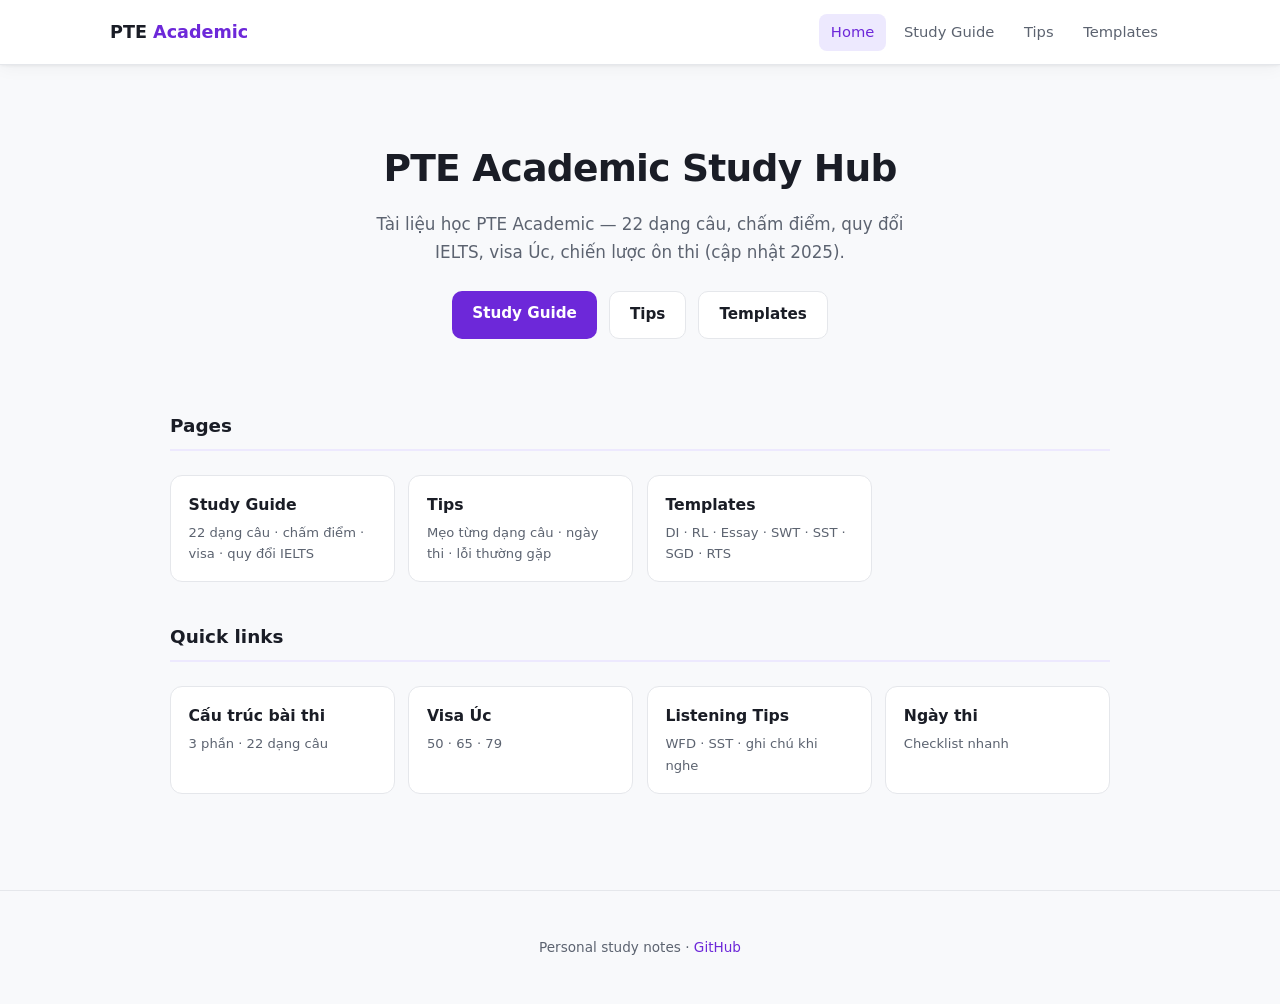
==== docs/index.html @ 1ccb6ab2 "Add dedicated Tips and Templates pages for PTE tasks. Extract practical task tips and speaking/writi" ====
<!DOCTYPE html>
<html lang="vi">
<head>
  <meta charset="UTF-8">
  <meta name="viewport" content="width=device-width, initial-scale=1.0">
  <title>Home — PTE Academic Study</title>
  <link rel="stylesheet" href="assets/style.css">
</head>
<body>
  <header class="site-header">
    <div class="inner">
      <a class="logo" href="index.html">PTE <span>Academic</span></a>
      <nav><a href="index.html" class="active">Home</a><a href="summary.html" class="">Study Guide</a><a href="tips.html" class="">Tips</a><a href="templates.html" class="">Templates</a></nav>
    </div>
  </header>
  <main>
  <section class="hero">
    <h1>PTE Academic Study Hub</h1>
    <p>Tài liệu học PTE Academic — 22 dạng câu, chấm điểm, quy đổi IELTS, visa Úc, chiến lược ôn thi (cập nhật 2025).</p>
    <div class="hero-actions">
      <a class="btn btn-primary" href="summary.html">Study Guide</a>
      <a class="btn btn-secondary" href="tips.html">Tips</a>
      <a class="btn btn-secondary" href="templates.html">Templates</a>
    </div>
  </section>
  <h2 class="section-title">Pages</h2>
  <div class="card-grid">
    <a class="card" href="summary.html"><h3>Study Guide</h3><p>22 dạng câu · chấm điểm · visa · quy đổi IELTS</p></a>
    <a class="card" href="tips.html"><h3>Tips</h3><p>Mẹo từng dạng câu · ngày thi · lỗi thường gặp</p></a>
    <a class="card" href="templates.html"><h3>Templates</h3><p>DI · RL · Essay · SWT · SST · SGD · RTS</p></a>
  </div>
  <h2 class="section-title">Quick links</h2>
  <div class="card-grid">
    <a class="card" href="summary.html#2-cấu-trúc-bài-thi"><h3>Cấu trúc bài thi</h3><p>3 phần · 22 dạng câu</p></a>
    <a class="card" href="summary.html#9-yêu-cầu-visa--du-học-phổ-biến"><h3>Visa Úc</h3><p>50 · 65 · 79</p></a>
    <a class="card" href="tips.html#listening"><h3>Listening Tips</h3><p>WFD · SST · ghi chú khi nghe</p></a>
    <a class="card" href="tips.html#mẹo-ngày-thi"><h3>Ngày thi</h3><p>Checklist nhanh</p></a>
  </div>
</main>
  <footer class="site-footer">
    <p>Personal study notes · <a href="https://github.com/dunghuynhandy/pte">GitHub</a></p>
  </footer>
</body>
</html>
---- docs/assets/style.css ----
:root {
  --bg: #f8f9fb;
  --surface: #ffffff;
  --text: #1a1d26;
  --muted: #5c6370;
  --accent: #6d28d9;
  --accent-soft: #ede9fe;
  --border: #e5e7eb;
  --radius: 12px;
  --shadow: 0 1px 3px rgba(0, 0, 0, 0.06), 0 4px 16px rgba(0, 0, 0, 0.04);
  --font: "Segoe UI", system-ui, -apple-system, sans-serif;
  --mono: ui-monospace, "Cascadia Code", monospace;
  --max: 980px;
}

* { box-sizing: border-box; }

html { scroll-behavior: smooth; }

body {
  margin: 0;
  font-family: var(--font);
  background: var(--bg);
  color: var(--text);
  line-height: 1.65;
  font-size: 16px;
}

a { color: var(--accent); text-decoration: none; }
a:hover { text-decoration: underline; }

.site-header {
  background: var(--surface);
  border-bottom: 1px solid var(--border);
  position: sticky;
  top: 0;
  z-index: 100;
  box-shadow: var(--shadow);
}

.site-header .inner {
  max-width: 1100px;
  margin: 0 auto;
  padding: 0.85rem 1.25rem;
  display: flex;
  align-items: center;
  justify-content: space-between;
  gap: 1rem;
  flex-wrap: wrap;
}

.logo {
  font-weight: 700;
  font-size: 1.1rem;
  color: var(--text);
  text-decoration: none;
}

.logo span { color: var(--accent); }

nav { display: flex; gap: 0.35rem; flex-wrap: wrap; }

nav a {
  padding: 0.4rem 0.75rem;
  border-radius: 8px;
  color: var(--muted);
  font-size: 0.92rem;
  font-weight: 500;
  text-decoration: none;
}

nav a:hover, nav a.active {
  background: var(--accent-soft);
  color: var(--accent);
  text-decoration: none;
}

main {
  max-width: var(--max);
  margin: 0 auto;
  padding: 2rem 1.25rem 4rem;
}

.hero {
  text-align: center;
  padding: 2.5rem 0 2rem;
}

.hero h1 {
  font-size: clamp(1.75rem, 4vw, 2.35rem);
  margin: 0 0 0.75rem;
  letter-spacing: -0.02em;
}

.hero p {
  color: var(--muted);
  font-size: 1.05rem;
  max-width: 560px;
  margin: 0 auto 1.5rem;
}

.hero-actions {
  display: flex;
  gap: 0.75rem;
  justify-content: center;
  flex-wrap: wrap;
}

.btn {
  display: inline-block;
  padding: 0.65rem 1.25rem;
  border-radius: 10px;
  font-weight: 600;
  font-size: 0.95rem;
  text-decoration: none;
  transition: transform 0.15s, box-shadow 0.15s;
}

.btn-primary {
  background: var(--accent);
  color: #fff;
}

.btn-primary:hover {
  transform: translateY(-1px);
  box-shadow: 0 4px 12px rgba(109, 40, 217, 0.35);
  text-decoration: none;
  color: #fff;
}

.btn-secondary {
  background: var(--surface);
  color: var(--text);
  border: 1px solid var(--border);
}

.btn-secondary:hover {
  border-color: var(--accent);
  text-decoration: none;
}

.card-grid {
  display: grid;
  grid-template-columns: repeat(auto-fill, minmax(220px, 1fr));
  gap: 0.85rem;
  margin-top: 1.5rem;
}

.card {
  background: var(--surface);
  border: 1px solid var(--border);
  border-radius: var(--radius);
  padding: 1rem 1.1rem;
  text-decoration: none;
  color: var(--text);
  transition: border-color 0.15s, box-shadow 0.15s;
}

.card:hover {
  border-color: var(--accent);
  box-shadow: var(--shadow);
  text-decoration: none;
}

.card h3 {
  margin: 0 0 0.25rem;
  font-size: 0.98rem;
}

.card p {
  margin: 0;
  font-size: 0.82rem;
  color: var(--muted);
}

.section-title {
  font-size: 1.15rem;
  margin: 2.5rem 0 1rem;
  padding-bottom: 0.5rem;
  border-bottom: 2px solid var(--accent-soft);
}

.content {
  background: var(--surface);
  border: 1px solid var(--border);
  border-radius: var(--radius);
  padding: 1.75rem 2rem;
  box-shadow: var(--shadow);
}

.content h1 { font-size: 1.75rem; margin-top: 0; }
.content h2 { font-size: 1.3rem; margin-top: 2rem; border-bottom: 1px solid var(--border); padding-bottom: 0.35rem; scroll-margin-top: 5rem; }
.content h3 { font-size: 1.08rem; margin-top: 1.5rem; scroll-margin-top: 5rem; }
.content h4 { font-size: 1rem; margin-top: 1.25rem; scroll-margin-top: 5rem; }

.content blockquote {
  margin: 1rem 0;
  padding: 0.75rem 1rem;
  border-left: 4px solid var(--accent);
  background: var(--accent-soft);
  color: var(--muted);
  border-radius: 0 8px 8px 0;
}

.content table {
  width: 100%;
  border-collapse: collapse;
  font-size: 0.88rem;
  margin: 1rem 0;
  display: block;
  overflow-x: auto;
}

.content th, .content td {
  border: 1px solid var(--border);
  padding: 0.5rem 0.65rem;
  text-align: left;
}

.content th {
  background: var(--bg);
  font-weight: 600;
}

.content ul, .content ol { padding-left: 1.35rem; }
.content li { margin: 0.3rem 0; }

.content code {
  font-family: var(--mono);
  font-size: 0.88em;
  background: var(--bg);
  padding: 0.15rem 0.4rem;
  border-radius: 4px;
}

.content pre {
  background: #1e293b;
  color: #e2e8f0;
  padding: 1rem;
  border-radius: 8px;
  overflow-x: auto;
  font-size: 0.85rem;
}

.content pre code { background: none; padding: 0; color: inherit; }

.content hr {
  border: none;
  border-top: 1px solid var(--border);
  margin: 2rem 0;
}

.site-footer {
  text-align: center;
  padding: 2rem 1rem;
  color: var(--muted);
  font-size: 0.85rem;
  border-top: 1px solid var(--border);
  margin-top: 2rem;
}

.breadcrumb {
  font-size: 0.85rem;
  color: var(--muted);
  margin-bottom: 1.25rem;
}

.breadcrumb a { color: var(--muted); }

@media (max-width: 640px) {
  .content { padding: 1.25rem; }
  main { padding-top: 1.25rem; }
}
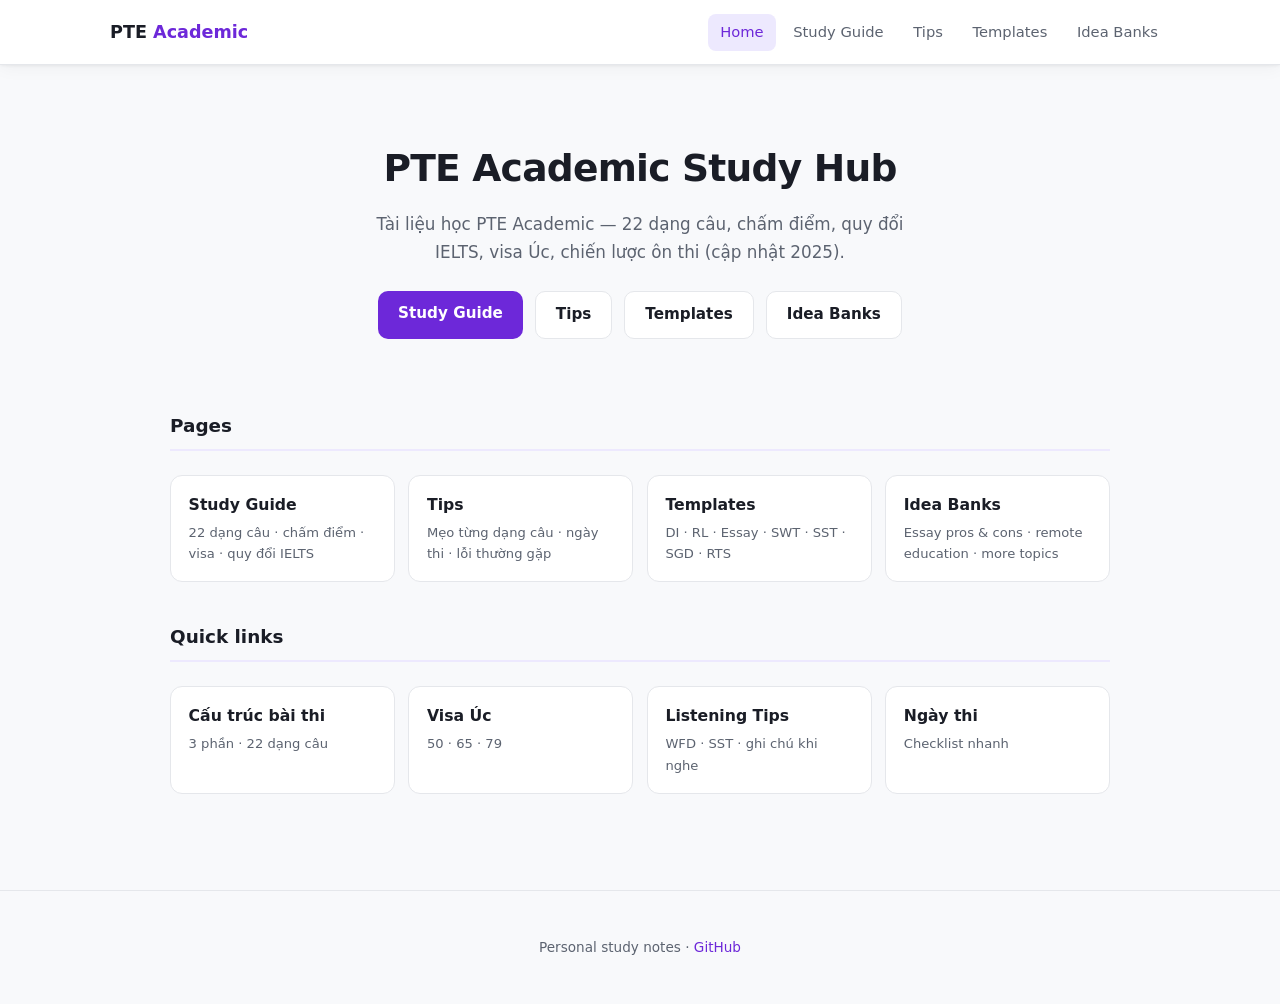
==== commit 64a428ce: "Add idea bank pages for PTE essay topics. Introduce idea_banks with a remote education pros/cons lay" ====
--- a/docs/index.html
+++ b/docs/index.html
@@ -10,7 +10,7 @@
   <header class="site-header">
     <div class="inner">
       <a class="logo" href="index.html">PTE <span>Academic</span></a>
-      <nav><a href="index.html" class="active">Home</a><a href="summary.html" class="">Study Guide</a><a href="tips.html" class="">Tips</a><a href="templates.html" class="">Templates</a></nav>
+      <nav><a href="index.html" class="active">Home</a><a href="summary.html" class="">Study Guide</a><a href="tips.html" class="">Tips</a><a href="templates.html" class="">Templates</a><a href="idea_bank/index.html" class="">Idea Banks</a></nav>
     </div>
   </header>
   <main>
@@ -21,6 +21,7 @@
       <a class="btn btn-primary" href="summary.html">Study Guide</a>
       <a class="btn btn-secondary" href="tips.html">Tips</a>
       <a class="btn btn-secondary" href="templates.html">Templates</a>
+      <a class="btn btn-secondary" href="idea_bank/index.html">Idea Banks</a>
     </div>
   </section>
   <h2 class="section-title">Pages</h2>
@@ -28,6 +29,7 @@
     <a class="card" href="summary.html"><h3>Study Guide</h3><p>22 dạng câu · chấm điểm · visa · quy đổi IELTS</p></a>
     <a class="card" href="tips.html"><h3>Tips</h3><p>Mẹo từng dạng câu · ngày thi · lỗi thường gặp</p></a>
     <a class="card" href="templates.html"><h3>Templates</h3><p>DI · RL · Essay · SWT · SST · SGD · RTS</p></a>
+    <a class="card" href="idea_bank/index.html"><h3>Idea Banks</h3><p>Essay pros &amp; cons · remote education · more topics</p></a>
   </div>
   <h2 class="section-title">Quick links</h2>
   <div class="card-grid">
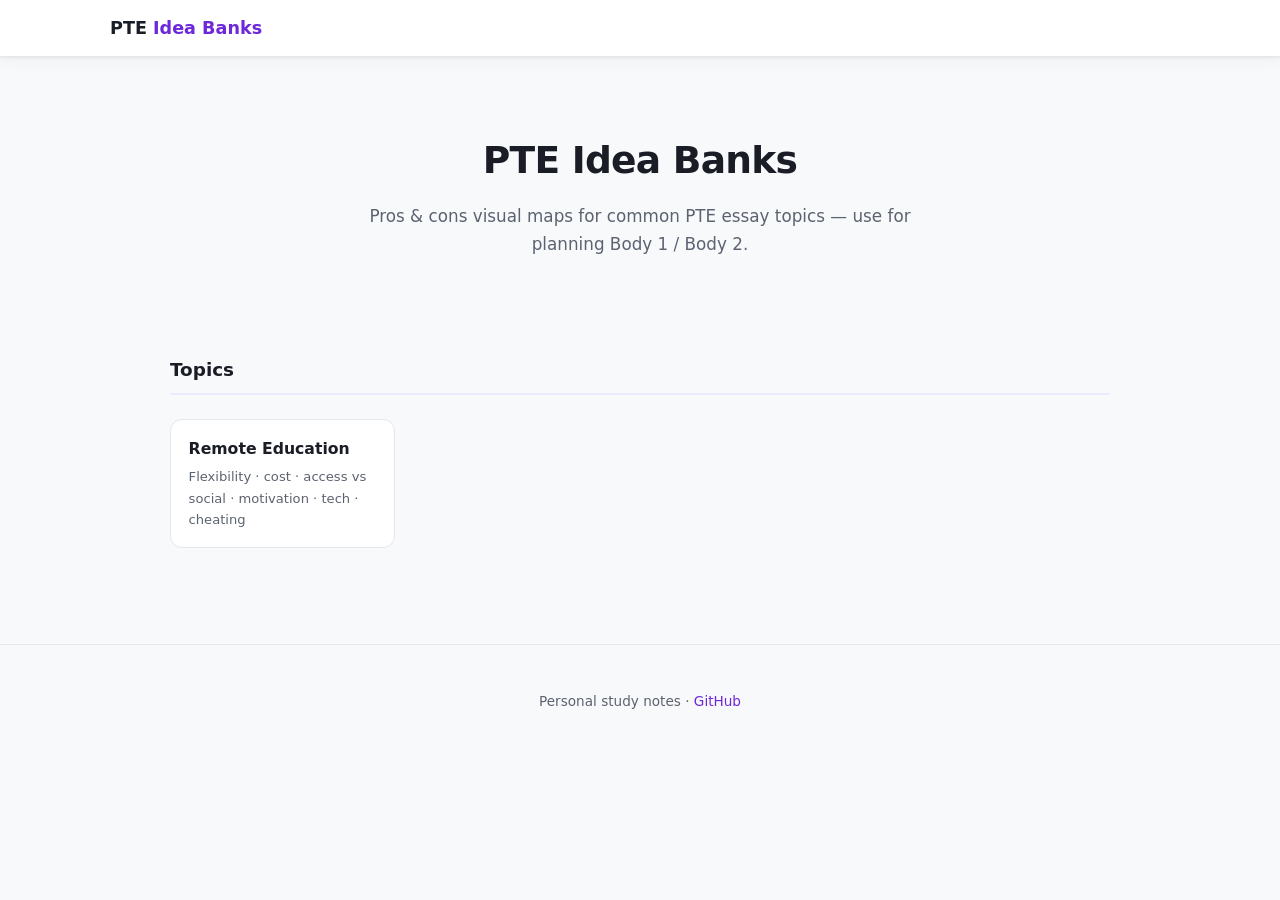
==== commit ab941721: "Strip PTE site to idea banks only. Remove study guide, tips, and templates pages from the built site" ====
--- a/docs/index.html
+++ b/docs/index.html
@@ -1,42 +1,28 @@
 <!DOCTYPE html>
-<html lang="vi">
+<html lang="en">
 <head>
   <meta charset="UTF-8">
   <meta name="viewport" content="width=device-width, initial-scale=1.0">
-  <title>Home — PTE Academic Study</title>
+  <title>PTE Idea Banks</title>
   <link rel="stylesheet" href="assets/style.css">
 </head>
 <body>
   <header class="site-header">
     <div class="inner">
-      <a class="logo" href="index.html">PTE <span>Academic</span></a>
-      <nav><a href="index.html" class="active">Home</a><a href="summary.html" class="">Study Guide</a><a href="tips.html" class="">Tips</a><a href="templates.html" class="">Templates</a><a href="idea_bank/index.html" class="">Idea Banks</a></nav>
+      <a class="logo" href="index.html">PTE <span>Idea Banks</span></a>
     </div>
   </header>
   <main>
   <section class="hero">
-    <h1>PTE Academic Study Hub</h1>
-    <p>Tài liệu học PTE Academic — 22 dạng câu, chấm điểm, quy đổi IELTS, visa Úc, chiến lược ôn thi (cập nhật 2025).</p>
-    <div class="hero-actions">
-      <a class="btn btn-primary" href="summary.html">Study Guide</a>
-      <a class="btn btn-secondary" href="tips.html">Tips</a>
-      <a class="btn btn-secondary" href="templates.html">Templates</a>
-      <a class="btn btn-secondary" href="idea_bank/index.html">Idea Banks</a>
-    </div>
+    <h1>PTE Idea Banks</h1>
+    <p>Pros &amp; cons visual maps for common PTE essay topics — use for planning Body 1 / Body 2.</p>
   </section>
-  <h2 class="section-title">Pages</h2>
+  <h2 class="section-title">Topics</h2>
   <div class="card-grid">
-    <a class="card" href="summary.html"><h3>Study Guide</h3><p>22 dạng câu · chấm điểm · visa · quy đổi IELTS</p></a>
-    <a class="card" href="tips.html"><h3>Tips</h3><p>Mẹo từng dạng câu · ngày thi · lỗi thường gặp</p></a>
-    <a class="card" href="templates.html"><h3>Templates</h3><p>DI · RL · Essay · SWT · SST · SGD · RTS</p></a>
-    <a class="card" href="idea_bank/index.html"><h3>Idea Banks</h3><p>Essay pros &amp; cons · remote education · more topics</p></a>
-  </div>
-  <h2 class="section-title">Quick links</h2>
-  <div class="card-grid">
-    <a class="card" href="summary.html#2-cấu-trúc-bài-thi"><h3>Cấu trúc bài thi</h3><p>3 phần · 22 dạng câu</p></a>
-    <a class="card" href="summary.html#9-yêu-cầu-visa--du-học-phổ-biến"><h3>Visa Úc</h3><p>50 · 65 · 79</p></a>
-    <a class="card" href="tips.html#listening"><h3>Listening Tips</h3><p>WFD · SST · ghi chú khi nghe</p></a>
-    <a class="card" href="tips.html#mẹo-ngày-thi"><h3>Ngày thi</h3><p>Checklist nhanh</p></a>
+    <a class="card" href="idea_bank/remote_education/index.html">
+      <h3>Remote Education</h3>
+      <p>Flexibility · cost · access vs social · motivation · tech · cheating</p>
+    </a>
   </div>
 </main>
   <footer class="site-footer">
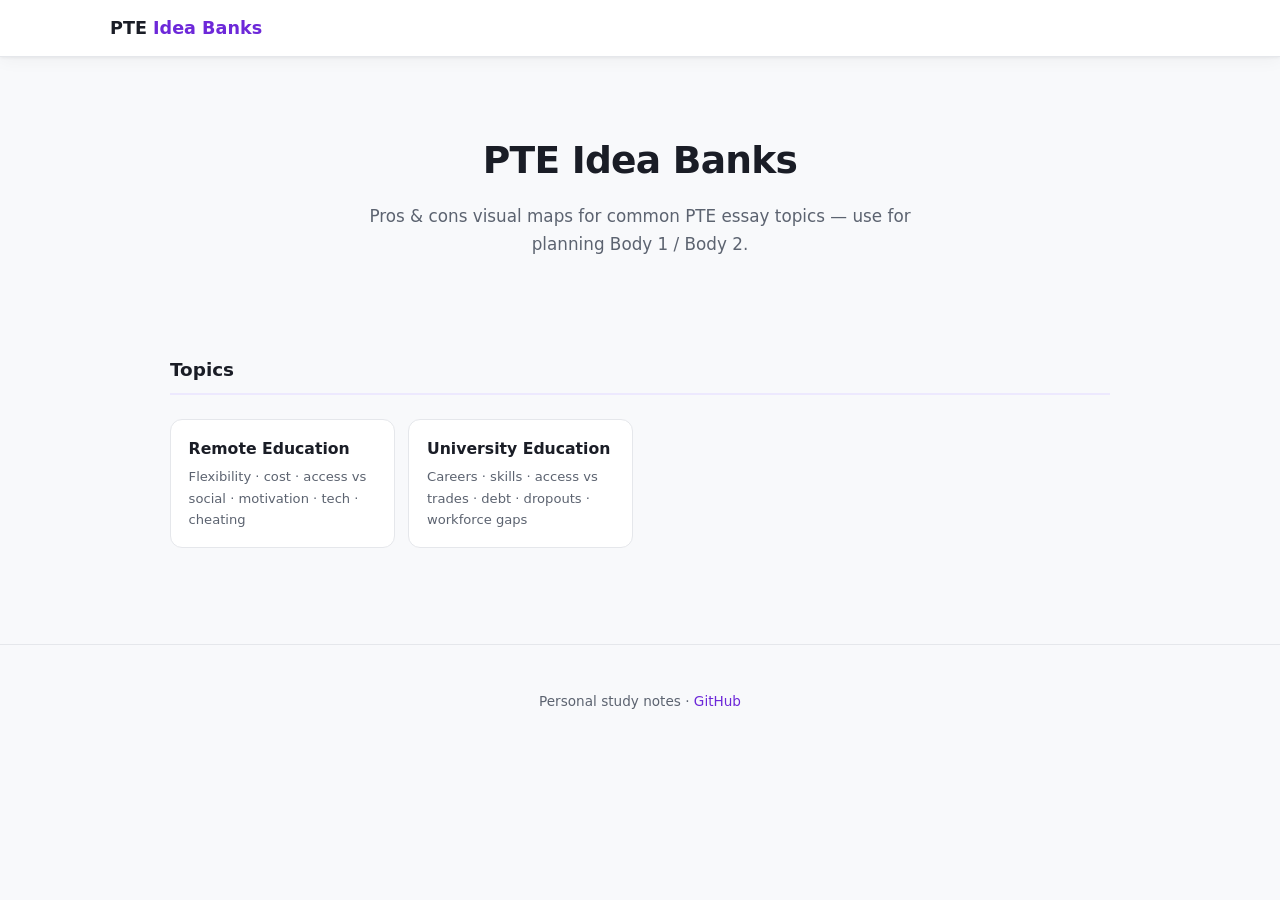
==== commit 10040227: "Add university education idea bank with discuss-both-views essay. Co-authored-by: Cursor <cursoragen" ====
--- a/docs/index.html
+++ b/docs/index.html
@@ -23,6 +23,10 @@
       <h3>Remote Education</h3>
       <p>Flexibility · cost · access vs social · motivation · tech · cheating</p>
     </a>
+    <a class="card" href="idea_bank/university_education/index.html">
+      <h3>University Education</h3>
+      <p>Careers · skills · access vs trades · debt · dropouts · workforce gaps</p>
+    </a>
   </div>
 </main>
   <footer class="site-footer">
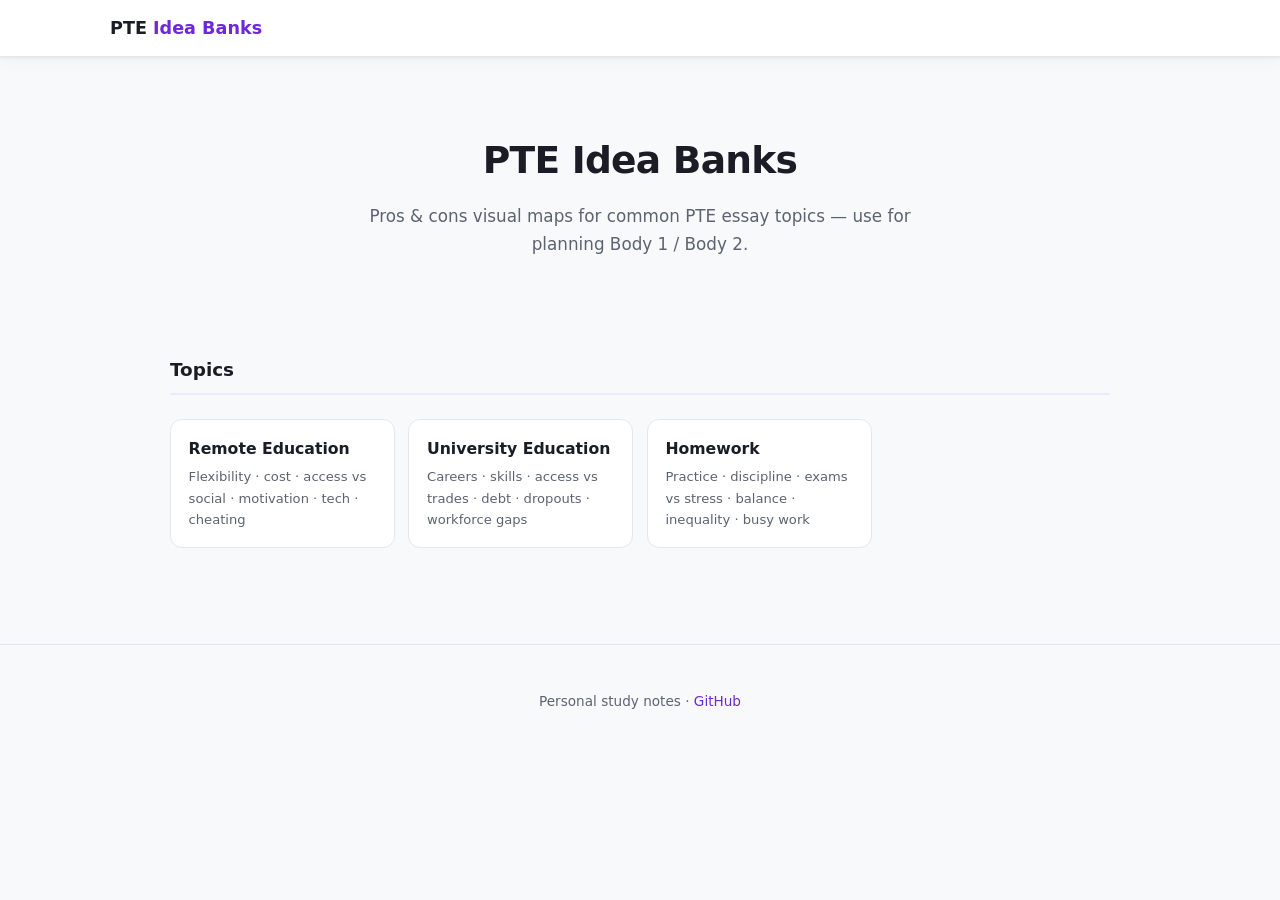
==== commit 5133c4a1: "Add homework idea bank with discuss-both-views essay and bold main ideas. Co-authored-by: Cursor <cu" ====
--- a/docs/index.html
+++ b/docs/index.html
@@ -27,6 +27,10 @@
       <h3>University Education</h3>
       <p>Careers · skills · access vs trades · debt · dropouts · workforce gaps</p>
     </a>
+    <a class="card" href="idea_bank/homework/index.html">
+      <h3>Homework</h3>
+      <p>Practice · discipline · exams vs stress · balance · inequality · busy work</p>
+    </a>
   </div>
 </main>
   <footer class="site-footer">
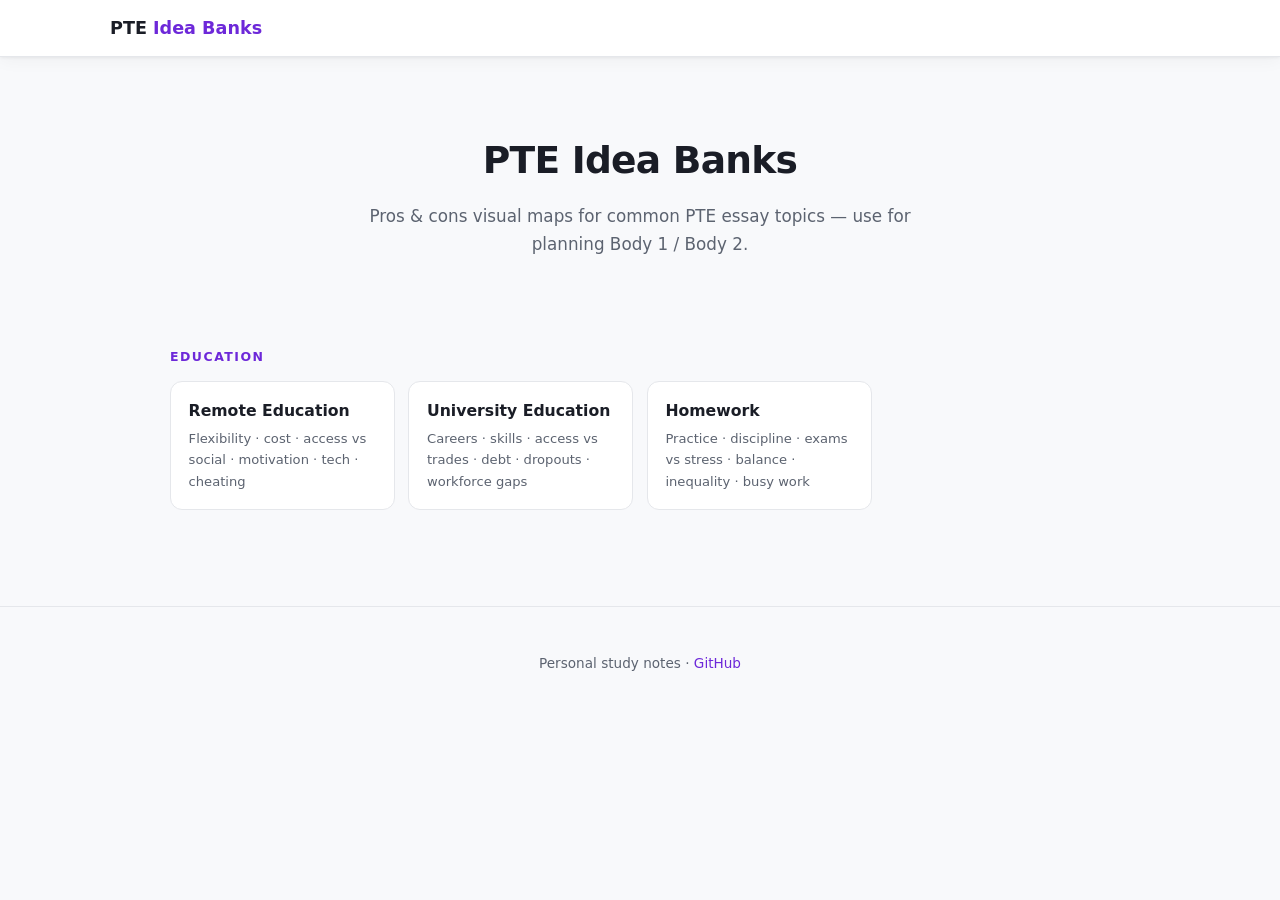
==== commit fb39b534: "Group idea bank topics under Education category on home page. Co-authored-by: Cursor <cursoragent@cu" ====
--- a/docs/index.html
+++ b/docs/index.html
@@ -17,21 +17,24 @@
     <h1>PTE Idea Banks</h1>
     <p>Pros &amp; cons visual maps for common PTE essay topics — use for planning Body 1 / Body 2.</p>
   </section>
-  <h2 class="section-title">Topics</h2>
-  <div class="card-grid">
-    <a class="card" href="idea_bank/remote_education/index.html">
-      <h3>Remote Education</h3>
-      <p>Flexibility · cost · access vs social · motivation · tech · cheating</p>
-    </a>
-    <a class="card" href="idea_bank/university_education/index.html">
-      <h3>University Education</h3>
-      <p>Careers · skills · access vs trades · debt · dropouts · workforce gaps</p>
-    </a>
-    <a class="card" href="idea_bank/homework/index.html">
-      <h3>Homework</h3>
-      <p>Practice · discipline · exams vs stress · balance · inequality · busy work</p>
-    </a>
-  </div>
+
+  <section class="category-block" id="education">
+    <h2 class="category-label">Education</h2>
+    <div class="card-grid">
+      <a class="card" href="idea_bank/remote_education/index.html">
+        <h3>Remote Education</h3>
+        <p>Flexibility · cost · access vs social · motivation · tech · cheating</p>
+      </a>
+      <a class="card" href="idea_bank/university_education/index.html">
+        <h3>University Education</h3>
+        <p>Careers · skills · access vs trades · debt · dropouts · workforce gaps</p>
+      </a>
+      <a class="card" href="idea_bank/homework/index.html">
+        <h3>Homework</h3>
+        <p>Practice · discipline · exams vs stress · balance · inequality · busy work</p>
+      </a>
+    </div>
+  </section>
 </main>
   <footer class="site-footer">
     <p>Personal study notes · <a href="https://github.com/dunghuynhandy/pte">GitHub</a></p>
--- a/docs/assets/style.css
+++ b/docs/assets/style.css
@@ -180,6 +180,27 @@
   border-bottom: 2px solid var(--accent-soft);
 }
 
+.category-block {
+  margin-top: 2rem;
+}
+
+.category-block:first-of-type {
+  margin-top: 1.5rem;
+}
+
+.category-label {
+  margin: 0 0 0.85rem;
+  font-size: 0.78rem;
+  font-weight: 700;
+  letter-spacing: 0.12em;
+  text-transform: uppercase;
+  color: var(--accent);
+}
+
+.category-block .card-grid {
+  margin-top: 0;
+}
+
 .content {
   background: var(--surface);
   border: 1px solid var(--border);
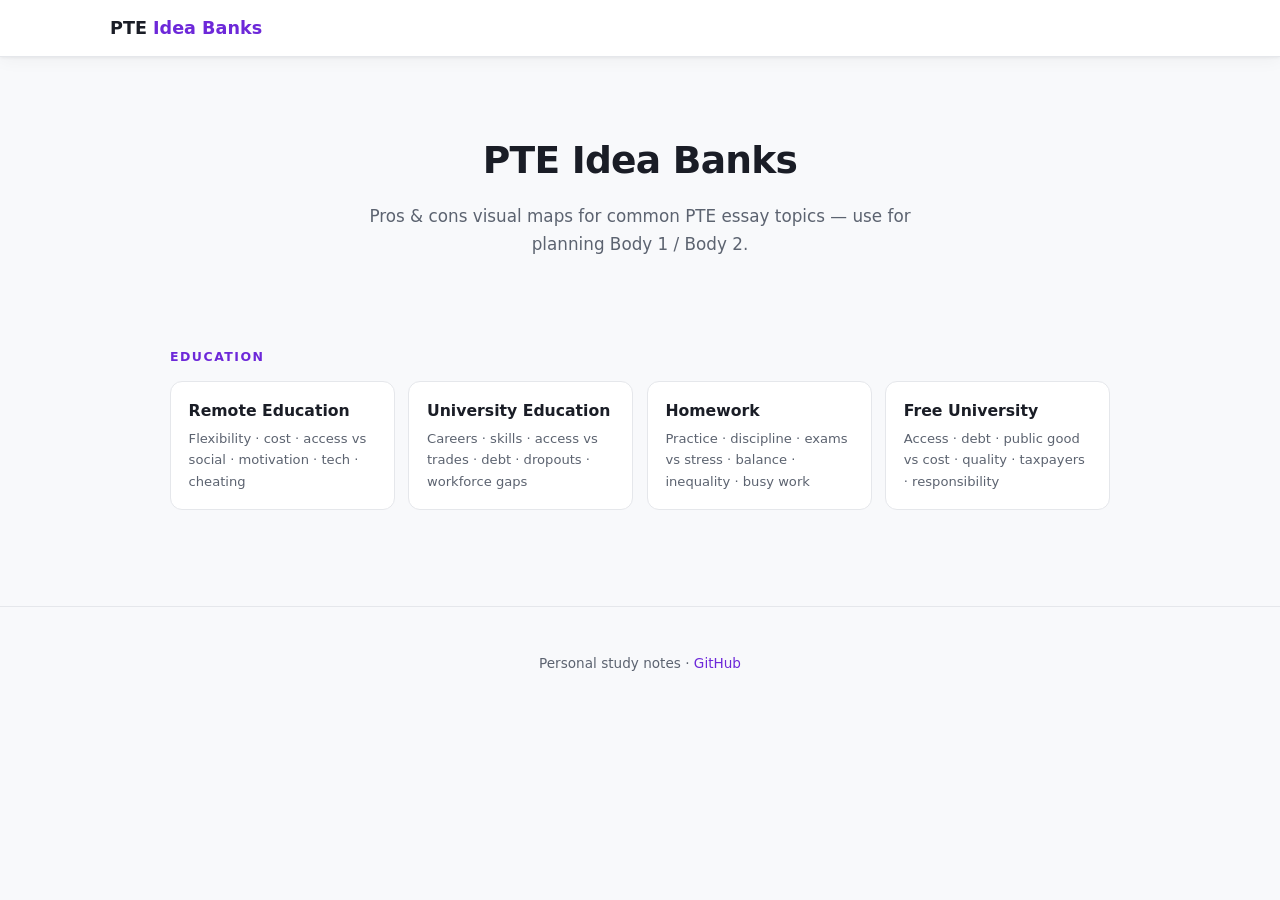
==== commit d89b054c: "Add free university idea bank with discuss-both-views essay. Co-authored-by: Cursor <cursoragent@cur" ====
--- a/docs/index.html
+++ b/docs/index.html
@@ -33,6 +33,10 @@
         <h3>Homework</h3>
         <p>Practice · discipline · exams vs stress · balance · inequality · busy work</p>
       </a>
+      <a class="card" href="idea_bank/free_university/index.html">
+        <h3>Free University</h3>
+        <p>Access · debt · public good vs cost · quality · taxpayers · responsibility</p>
+      </a>
     </div>
   </section>
 </main>
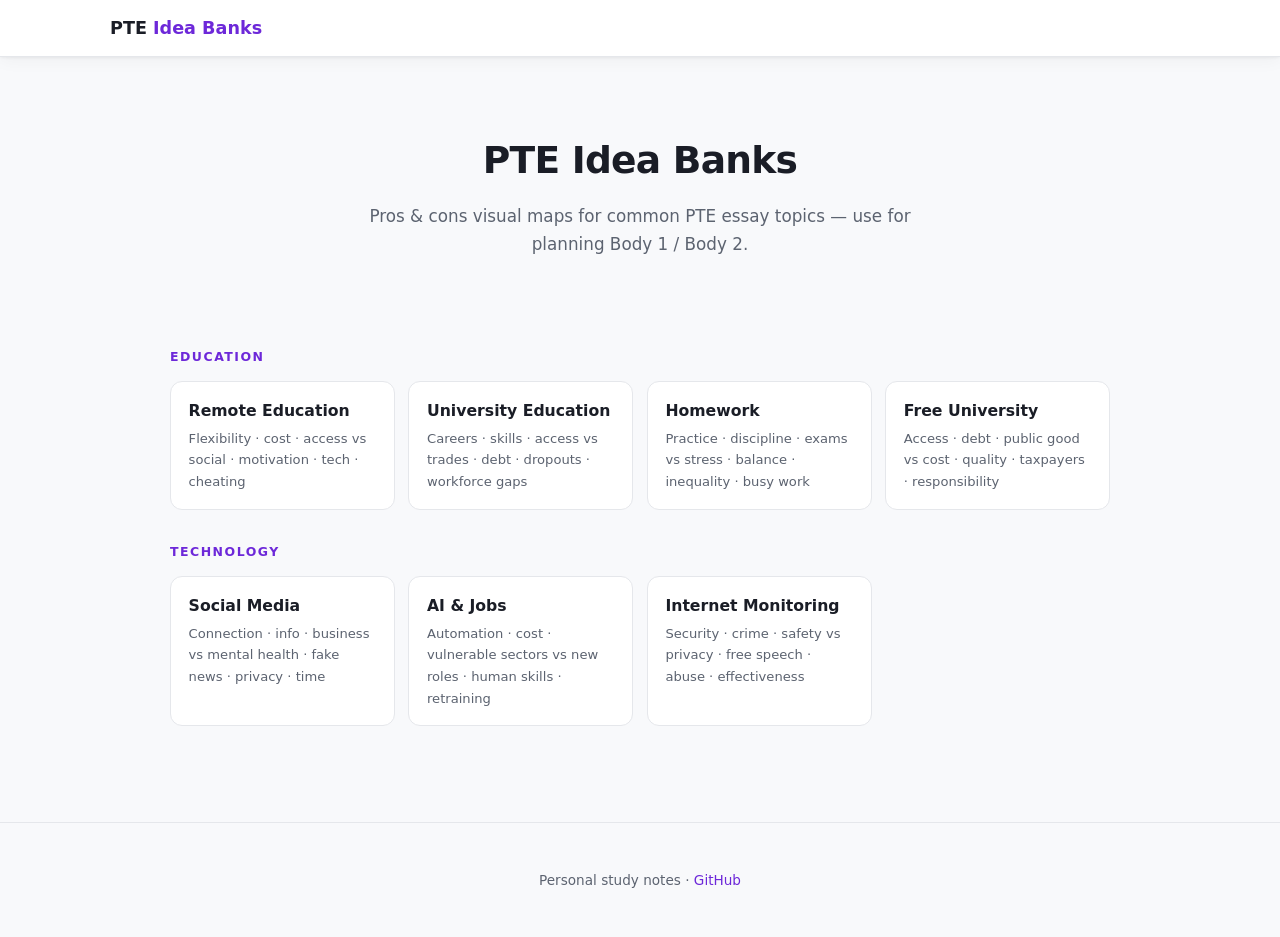
==== commit c691285f: "Add Technology category with social media, AI jobs, and internet monitoring idea banks. Co-authored-" ====
--- a/docs/index.html
+++ b/docs/index.html
@@ -39,6 +39,24 @@
       </a>
     </div>
   </section>
+
+  <section class="category-block" id="technology">
+    <h2 class="category-label">Technology</h2>
+    <div class="card-grid">
+      <a class="card" href="idea_bank/social_media/index.html">
+        <h3>Social Media</h3>
+        <p>Connection · info · business vs mental health · fake news · privacy · time</p>
+      </a>
+      <a class="card" href="idea_bank/ai_jobs/index.html">
+        <h3>AI &amp; Jobs</h3>
+        <p>Automation · cost · vulnerable sectors vs new roles · human skills · retraining</p>
+      </a>
+      <a class="card" href="idea_bank/internet_monitoring/index.html">
+        <h3>Internet Monitoring</h3>
+        <p>Security · crime · safety vs privacy · free speech · abuse · effectiveness</p>
+      </a>
+    </div>
+  </section>
 </main>
   <footer class="site-footer">
     <p>Personal study notes · <a href="https://github.com/dunghuynhandy/pte">GitHub</a></p>
